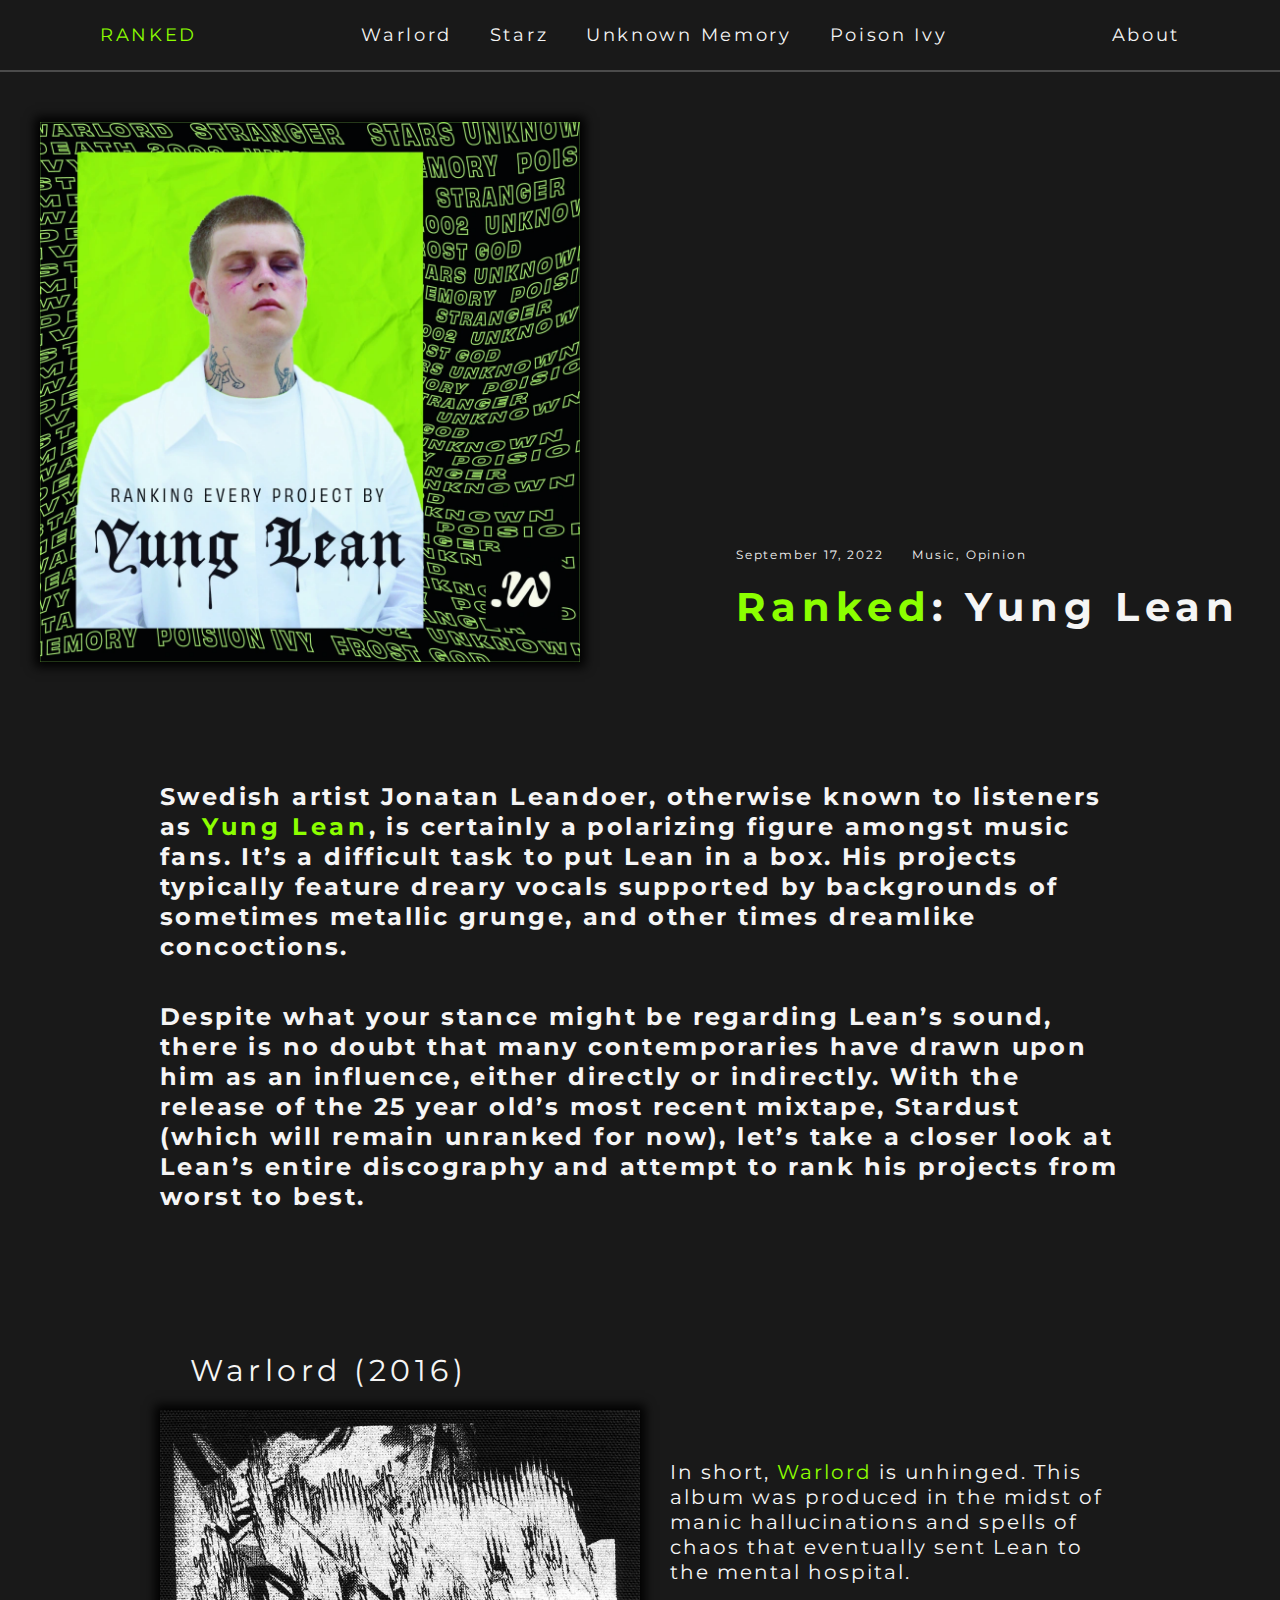
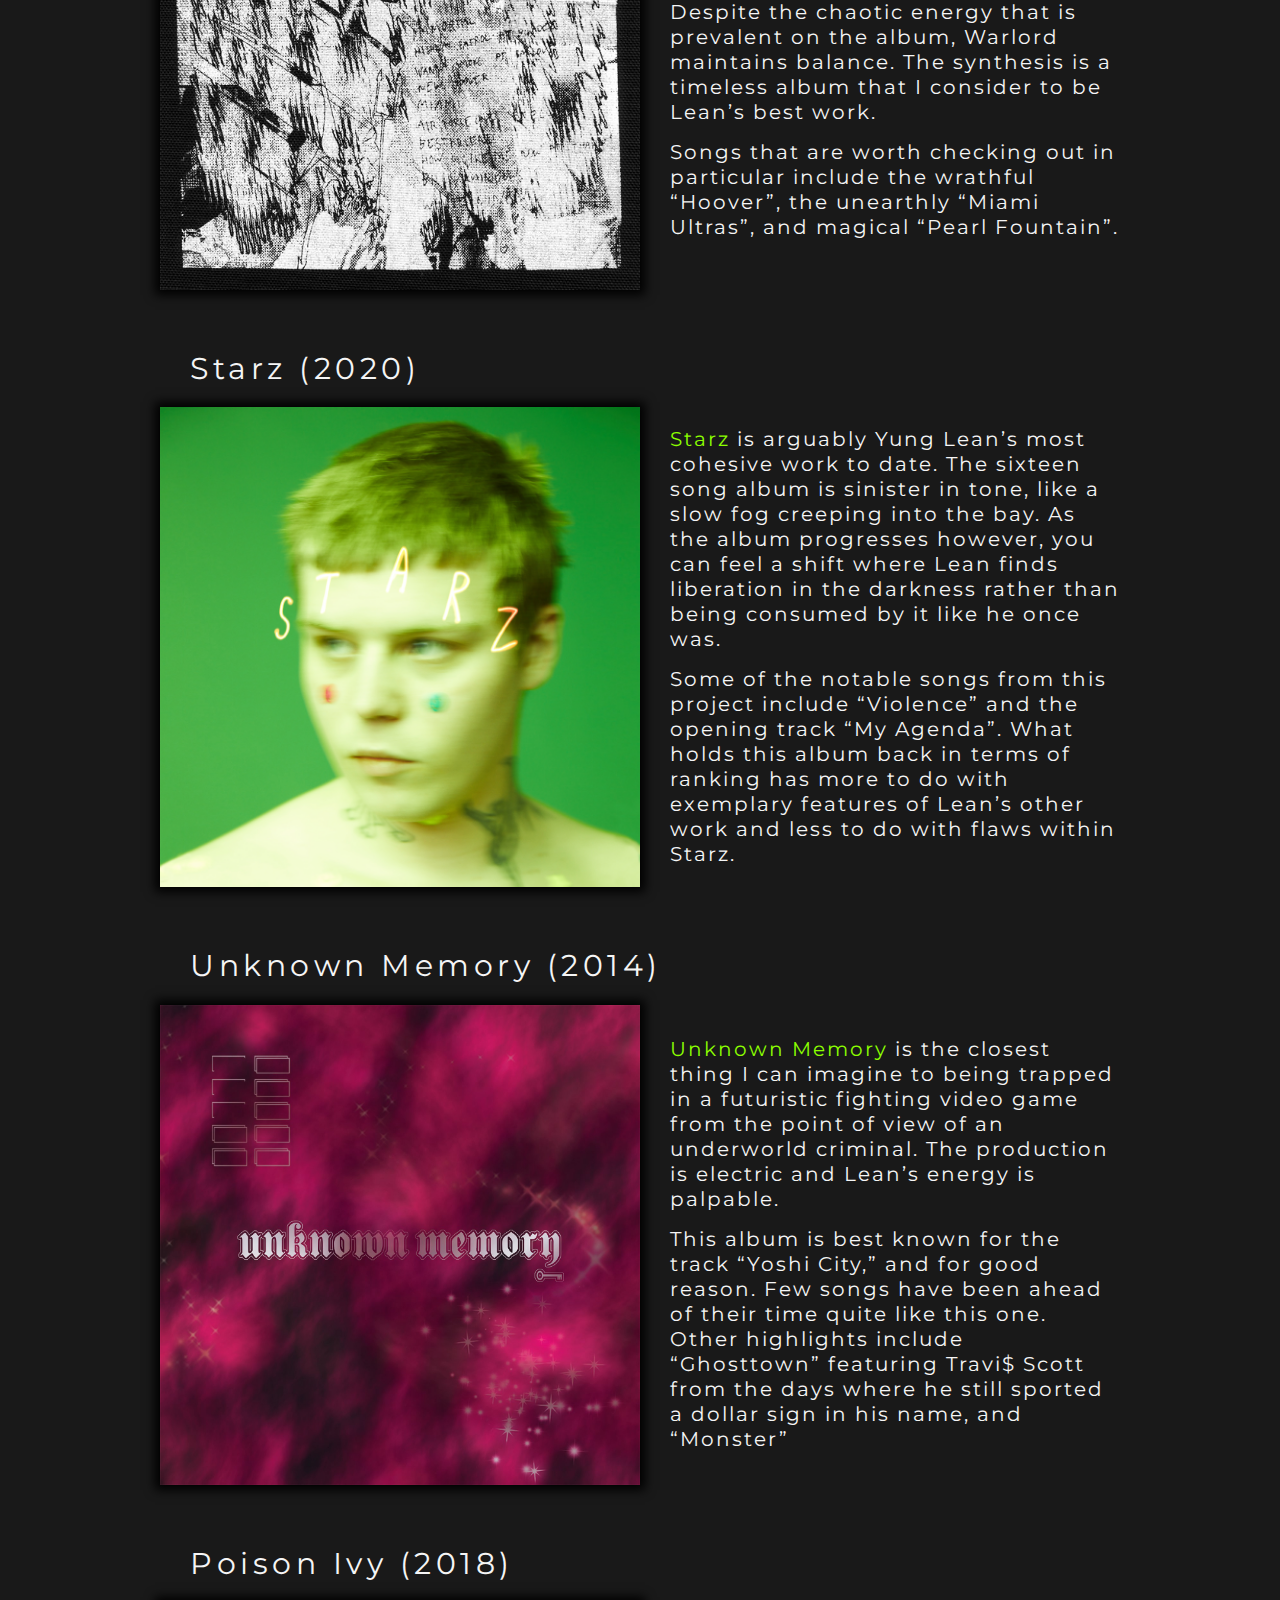
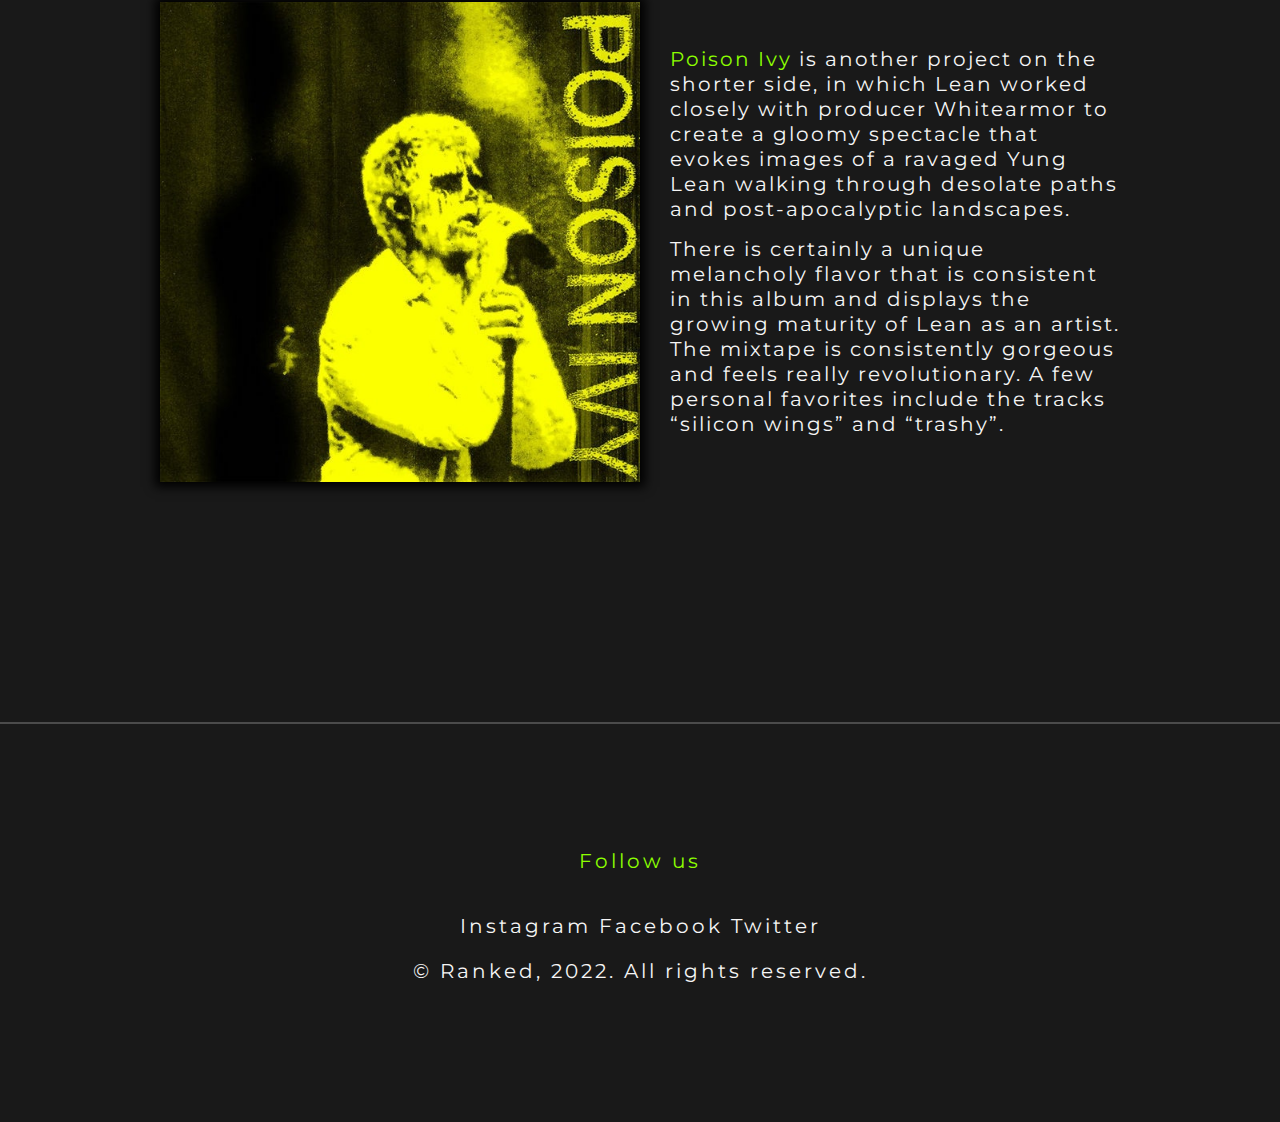
==== index.html @ 20b4a588 "responsive layout" ====
<!DOCTYPE html>
<html lang="ru">

<head>
    <meta charset="UTF-8">
    <meta http-equiv="X-UA-Compatible" content="IE=edge">
    <meta name="viewport" content="width=device-width, initial-scale=1.0">
    <link rel="stylesheet" href="style.css">
    <title>Ranked</title>
</head>

<body>
    <header>
        <div class="header-container">
            <p class="header-title"><span class="colored">RANKED</span></p>
            <nav class="header-menu">
                <a href="#warlord">Warlord</a></li>
                <a href="#starz">Starz</a></li>
                <a href="#unknownmemory">Unknown Memory</a></li>
                <a href="#poisonivy">Poison Ivy</a></li>
            </nav>
            <a href="#contacts" class="header-contacts">About</a></li>
        </div>
    </header>
    <main class="container">
        <div class="intro">
            <img src="assets/main.png">
            <div class="intro-info">
                <pre>September 17, 2022      Music, Opinion</pre>
                <h1><span class="colored">Ranked</span>: Yung Lean</h1>
            </div>
        </div>
        <div class="description">
            <h2>
                Swedish artist Jonatan Leandoer, otherwise known to
                listeners as <span class="colored">Yung Lean</span>, is certainly a polarizing
                figure amongst music fans. It’s a difficult task to
                put Lean in a box. His projects typically feature
                dreary vocals supported by backgrounds of sometimes
                metallic grunge, and other times dreamlike concoctions.
            </h2>
            <h2>
                Despite what your stance might be regarding Lean’s
                sound, there is no doubt that many contemporaries
                have drawn upon him as an influence, either directly
                or indirectly. With the release of the 25 year old’s
                most recent mixtape, Stardust (which will remain
                unranked for now), let’s take a closer look at Lean’s
                entire discography and attempt to rank his projects
                from worst to best.
            </h2>
        </div>

        <div class="albums">
            <div class="album">
                <a class="album-title" name="warlord">Warlord (2016)</a>
                <div class="album-container">
                    <img src="assets/warlord_album.png">
                    <div>
                        <p>
                            In short, <span class="colored">Warlord</span> is unhinged. This album was
                            produced in the midst of manic hallucinations
                            and spells of chaos that eventually sent Lean to
                            the mental hospital.
                        </p>
                        <p>
                            Despite the chaotic energy that is prevalent on
                            the album, Warlord maintains balance. The synthesis
                            is a timeless album that I consider to be Lean’s
                            best work.
                        </p>
                        <p>
                            Songs that are worth checking out in
                            particular include the wrathful “Hoover”, the
                            unearthly “Miami Ultras”, and magical “Pearl Fountain”.
                        </p>
                    </div>
                </div>
            </div>
            <div class="album">
                <a class="album-title" name="starz">Starz (2020)</a>
                <div class="album-container">
                    <img src="assets/starz_album.png">
                    <div>
                        <p>
                            <span class="colored">Starz</span> is arguably Yung Lean’s most cohesive work
                            to date. The sixteen song album is sinister in tone,
                            like a slow fog creeping into the bay. As the album
                            progresses however, you can feel a shift where Lean
                            finds liberation in the darkness rather than being
                            consumed by it like he once was.
                        </p>
                        <p>
                            Some of the notable songs from
                            this project include “Violence” and the opening
                            track “My Agenda”. What holds this album back in
                            terms of ranking has more to do with exemplary
                            features of Lean’s other work and less to do with
                            flaws within Starz.
                        </p>
                    </div>
                </div>
            </div>

            <div class="album">
                <a class="album-title" name="unknownmemory">Unknown Memory (2014)</a>
                <div class="album-container">
                    <img src="assets/memory_album.png">
                    <div>
                        <p>
                            <span class="colored">Unknown Memory</span> is the closest thing I can imagine
                            to being trapped in a futuristic fighting video
                            game from the point of view of an underworld criminal.
                            The production is electric and Lean’s energy is palpable.
                        </p>
                        <p>
                            This album is best known for the track “Yoshi City,”
                            and for good reason. Few songs have been ahead of their
                            time quite like this one. Other highlights include “Ghosttown”
                            featuring Travi$ Scott from the days where he still sported a
                            dollar sign in his name, and “Monster”
                        </p>
                    </div>
                </div>
            </div>

            <div class="album">
                <a class="album-title" name="poisonivy">Poison Ivy (2018)</a>
                <div class="album-container">
                    <img src="assets/ivy_album.png">
                    <div>
                        <p>
                            <span class="colored">Poison Ivy</span> is another project on the shorter side,
                            in which Lean worked closely with producer Whitearmor
                            to create a gloomy spectacle that evokes images of a
                            ravaged Yung Lean walking through desolate paths and
                            post-apocalyptic landscapes.
                        </p>
                        <p>
                            There is certainly a
                            unique melancholy flavor that is consistent in this
                            album and displays the growing maturity of Lean as an
                            artist. The mixtape is consistently gorgeous and feels really revolutionary.
                            A few personal favorites include the tracks “silicon wings” and “trashy”.
                        </p>
                    </div>
                </div>
            </div>
        </div>
    </main>
    <footer class="page-footer">
        <div class="info">
            <a name="contacts"><span class="colored">Follow us</span></a>
            <p>Instagram Facebook Twitter</p>
            <p class="copyright">© Ranked, 2022. All rights reserved.</p>
        </div>
    </footer>
</body>

</html>
---- style.css ----
@import url('https://fonts.googleapis.com/css2?family=Lato&family=Montserrat:wght@500&display=swap');

:root {
	--text-white: rgb(245, 245, 245);
}

* {
	padding: 0;
	margin: 0;
	box-sizing: border-box;
	font-family: 'Montserrat', sans-serif;
	letter-spacing: 0.15em;
	line-height: 1.25em;
}

html,
body {
	width: 100%;
	height: 100%;
	margin: 0;
	padding: 0;
	scroll-behavior: smooth;
}

html {
	-webkit-text-size-adjust: 100%;
	text-size-adjust: 100%;
}

body {
	background-color: rgb(25, 25, 25);
}

.container {
	margin: 0 auto;
	max-width: 1200px;
}

@media (max-width: 1200px) {
	.container {
		width: 95%;
	}

	.intro {
		width: 95%;
		margin: 0 auto;
	}

	.header-menu {
		display: none;
	}
}
@media (max-width: 992px) {
	.intro {
		width: 95%;
		margin: 0 auto;
	}

	.description h2 {
		font-size: 20px;
	}

	.album {
		max-width: 800px;
		padding: 0 20px;
	}

	.album-container {
		flex-direction: column;
	}

	.album-container img {
		margin-bottom: 20px;
	}

	.album-container div {
		max-width: none !important;
	}

	.page-footer {
		margin-top: 100px !important;
	}
}
@media (max-width: 767px) {
	.container {
		max-width: 100%;
	}

	.album-title {
		font-size: 26px !important;
	}
}

img {
	box-shadow: 0 0 10px 5px black;
}

header {
	border-bottom: 2px solid rgb(75, 75, 75);
	margin: auto;
	width: 100%;
}

.header-container {
	display: flex;
	justify-content: space-between;
	align-items: center;
	font-size: 24px;
	max-width: 1200px;
	padding: 0 60px;
	margin: 0 auto;
	height: 70px;
	font-size: 18px;
}

.header-menu a {
	text-decoration: none;
	color: var(--text-white);
	padding: 0 15px;
}

.header-contacts {
	text-decoration: none;
	color: var(--text-white);
}

.intro {
	column-gap: 60px;
	margin: 50px auto;
	display: flex;
	justify-content: space-between;
}

.intro img {
	width: 45%;
}

.intro-info {
	color: var(--text-white);
	align-self: flex-end;
	margin-bottom: 30px;
}

.intro-info pre {
	font-size: 12px;
}

.intro h1 {
	margin-top: 20px;
	font-size: 40px;
}

.description {
	max-width: 80%;
	color: var(--text-white);
	margin: 120px auto;
}

.description h2 {
	margin-top: 40px;
	letter-spacing: 0.1em;
}

.colored {
	color: rgb(140, 255, 0);
}

main {
	width: 95%;
	margin: 0 auto;
}

.albums {
	color: var(--text-white);
	max-width: 1000px;
	margin: 0 auto;
	display: flex;
	flex-direction: column;
	flex-wrap: wrap;
}

.album {
	margin: 20px auto;
}

.album-title {
	margin-left: 30px;
	font-size: 30px;
}

.album-container {
	display: flex;
	column-gap: 30px;
	margin: 20px auto;
	justify-content: space-between;
}

.album-container img {
	display: block;
	max-width: 480px;
	max-height: 480px;
	width: auto;
	height: auto;
}

.album-container div {
	align-self: center;
	max-width: 450px;
}

.album-container p {
	font-size: 20px;
	margin: 15px auto;
	letter-spacing: 0.1em;
}

.album-container div p span {
	letter-spacing: 0.1em;
}

.page-footer {
	border-top: 2px solid rgb(75, 75, 75);
	width: 100%;
	height: 400px;
	margin-top: 200px;
}

.info {
	display: flex;
	flex-direction: column;
	margin: 125px auto;
	max-width: 500px;
	row-gap: 20px;
	color: var(--text-white);
	align-items: center;
	font-size: 20px;
}

.info a {
	margin-bottom: 20px;
}
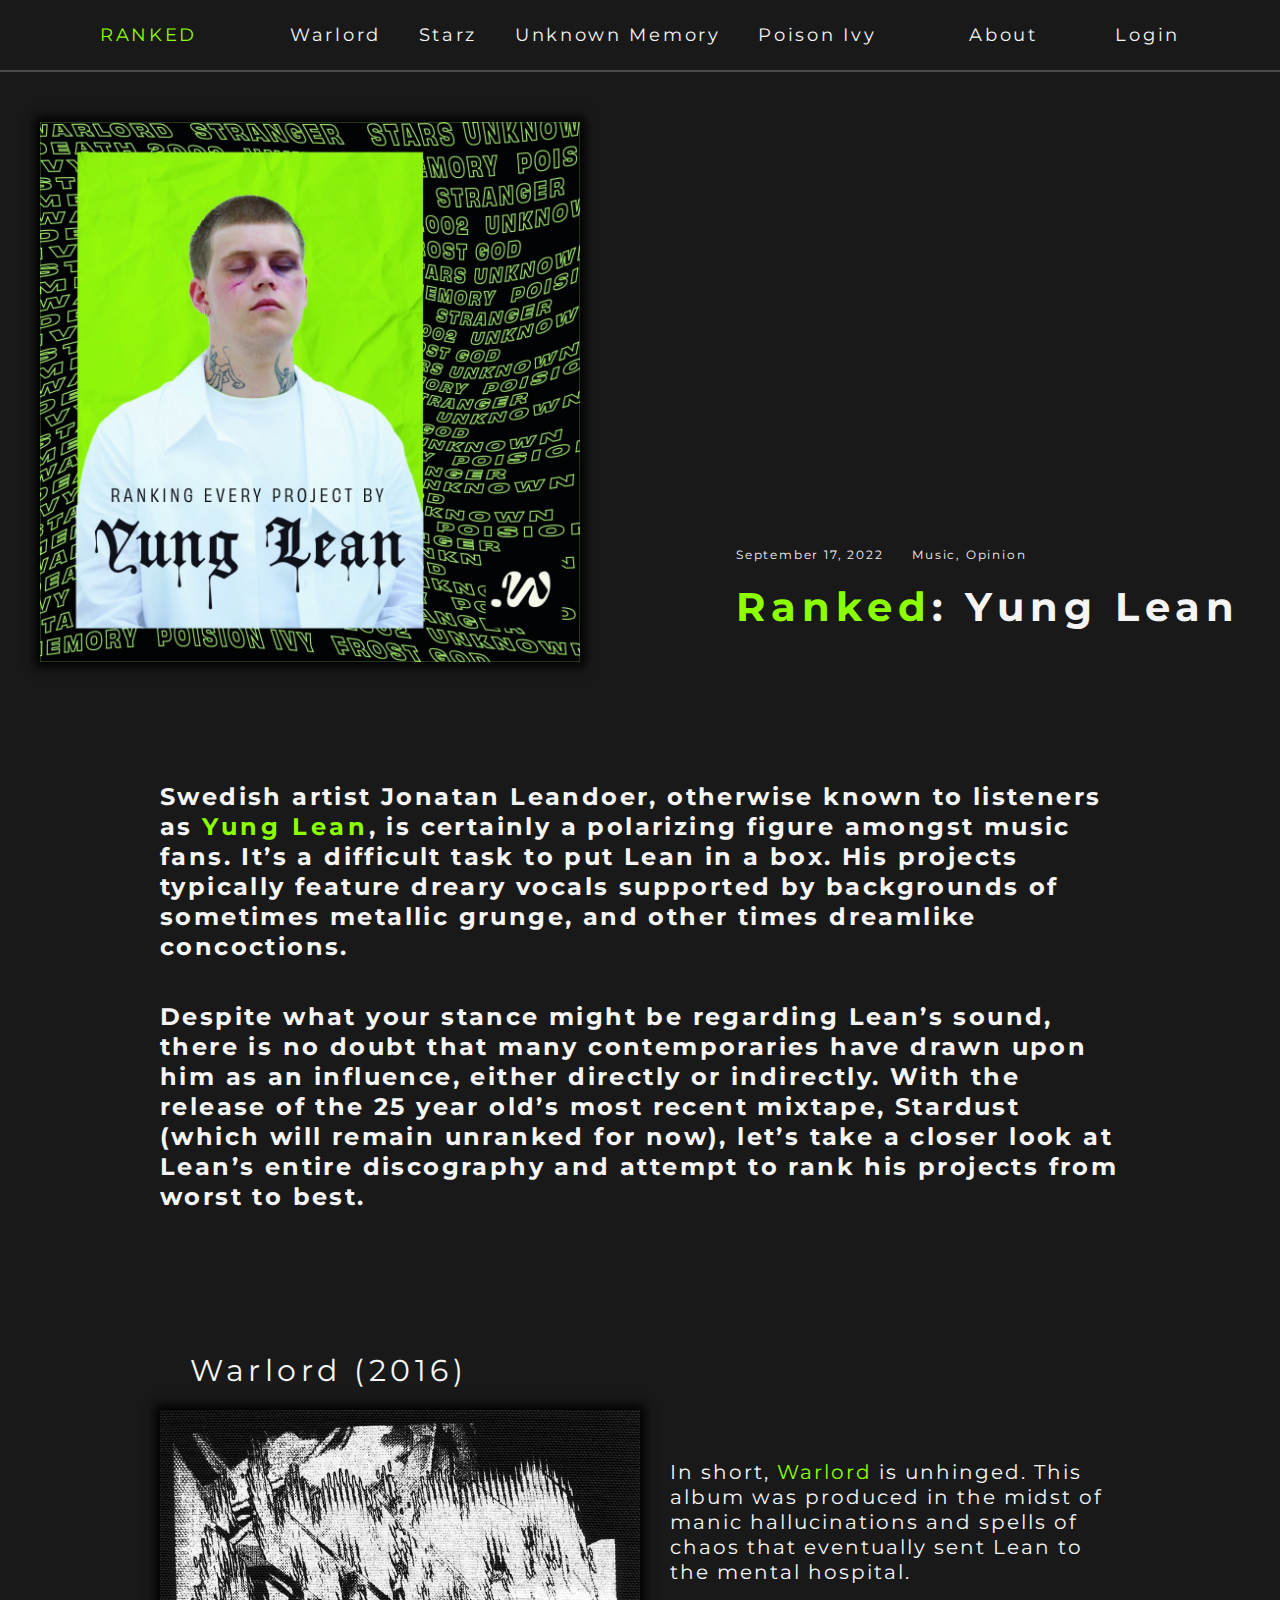
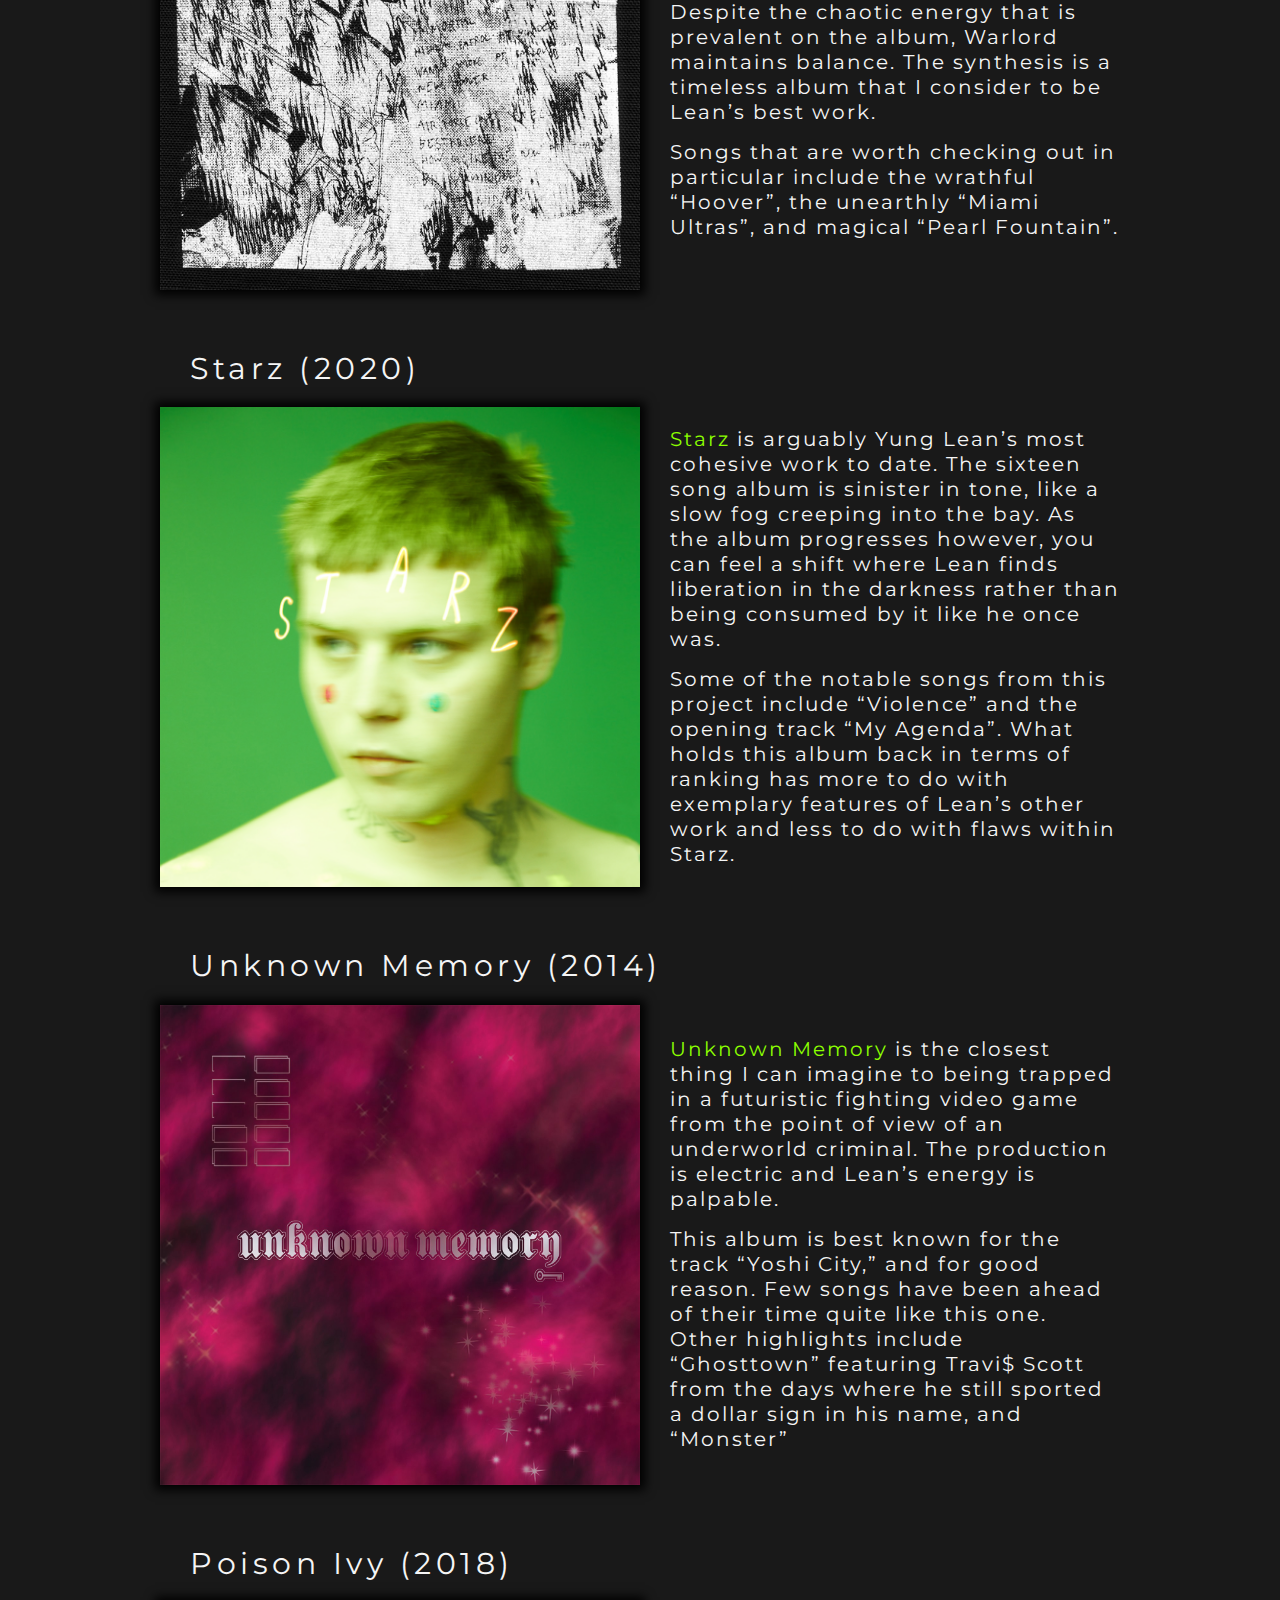
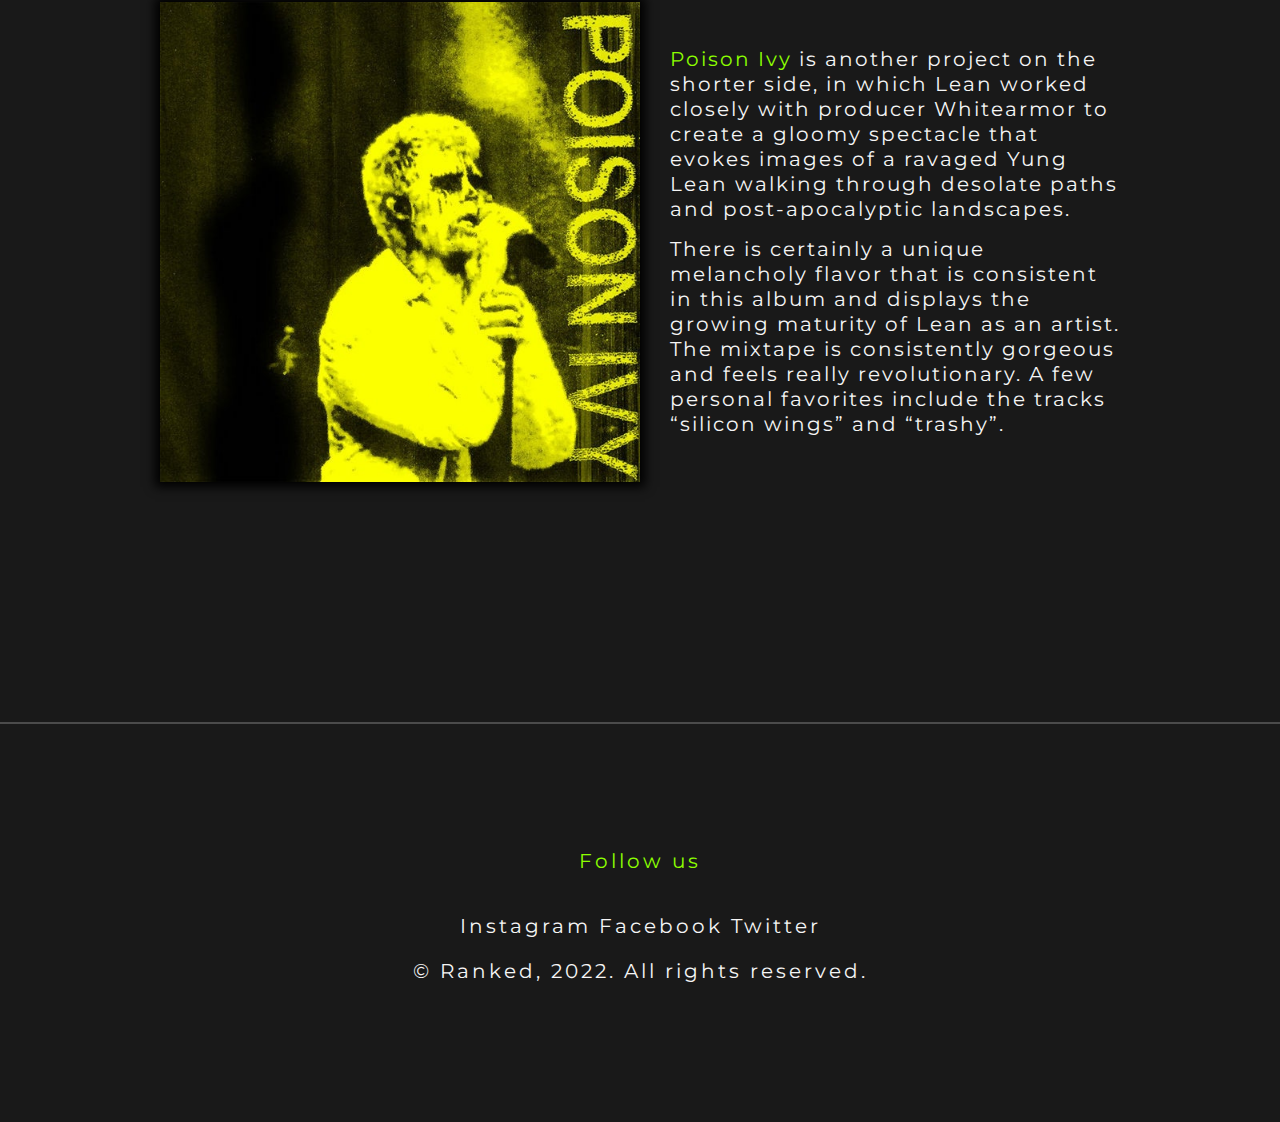
==== commit 26d23a52: "lab3 + lab4" ====
--- a/index.html
+++ b/index.html
@@ -2,159 +2,160 @@
 <html lang="ru">
 
 <head>
-    <meta charset="UTF-8">
-    <meta http-equiv="X-UA-Compatible" content="IE=edge">
-    <meta name="viewport" content="width=device-width, initial-scale=1.0">
-    <link rel="stylesheet" href="style.css">
-    <title>Ranked</title>
+  <meta charset="UTF-8">
+  <meta http-equiv="X-UA-Compatible" content="IE=edge">
+  <meta name="viewport" content="width=device-width, initial-scale=1.0">
+  <link rel="stylesheet" href="style.css">
+  <title>Ranked</title>
 </head>
 
 <body>
-    <header>
-        <div class="header-container">
-            <p class="header-title"><span class="colored">RANKED</span></p>
-            <nav class="header-menu">
-                <a href="#warlord">Warlord</a></li>
-                <a href="#starz">Starz</a></li>
-                <a href="#unknownmemory">Unknown Memory</a></li>
-                <a href="#poisonivy">Poison Ivy</a></li>
-            </nav>
-            <a href="#contacts" class="header-contacts">About</a></li>
+  <header>
+    <div class="header-container">
+      <p class="header-title"><span class="colored">RANKED</span></p>
+      <nav class="header-menu">
+        <a href="#warlord">Warlord</a></li>
+        <a href="#starz">Starz</a></li>
+        <a href="#unknownmemory">Unknown Memory</a></li>
+        <a href="#poisonivy">Poison Ivy</a></li>
+      </nav>
+      <a href="#contacts" class="header-contacts">About</a></li>
+      <a href="/form.html" class="header-contacts">Login</a></li>
+    </div>
+  </header>
+  <main class="container">
+    <div class="intro">
+      <img src="assets/main.png">
+      <div class="intro-info">
+        <pre>September 17, 2022      Music, Opinion</pre>
+        <h1><span class="colored">Ranked</span>: Yung Lean</h1>
+      </div>
+    </div>
+    <div class="description">
+      <h2>
+        Swedish artist Jonatan Leandoer, otherwise known to
+        listeners as <span class="colored">Yung Lean</span>, is certainly a polarizing
+        figure amongst music fans. It’s a difficult task to
+        put Lean in a box. His projects typically feature
+        dreary vocals supported by backgrounds of sometimes
+        metallic grunge, and other times dreamlike concoctions.
+      </h2>
+      <h2>
+        Despite what your stance might be regarding Lean’s
+        sound, there is no doubt that many contemporaries
+        have drawn upon him as an influence, either directly
+        or indirectly. With the release of the 25 year old’s
+        most recent mixtape, Stardust (which will remain
+        unranked for now), let’s take a closer look at Lean’s
+        entire discography and attempt to rank his projects
+        from worst to best.
+      </h2>
+    </div>
+
+    <div class="albums">
+      <div class="album">
+        <a class="album-title" name="warlord">Warlord (2016)</a>
+        <div class="album-container">
+          <img src="assets/warlord_album.png">
+          <div>
+            <p>
+              In short, <span class="colored">Warlord</span> is unhinged. This album was
+              produced in the midst of manic hallucinations
+              and spells of chaos that eventually sent Lean to
+              the mental hospital.
+            </p>
+            <p>
+              Despite the chaotic energy that is prevalent on
+              the album, Warlord maintains balance. The synthesis
+              is a timeless album that I consider to be Lean’s
+              best work.
+            </p>
+            <p>
+              Songs that are worth checking out in
+              particular include the wrathful “Hoover”, the
+              unearthly “Miami Ultras”, and magical “Pearl Fountain”.
+            </p>
+          </div>
         </div>
-    </header>
-    <main class="container">
-        <div class="intro">
-            <img src="assets/main.png">
-            <div class="intro-info">
-                <pre>September 17, 2022      Music, Opinion</pre>
-                <h1><span class="colored">Ranked</span>: Yung Lean</h1>
-            </div>
+      </div>
+      <div class="album">
+        <a class="album-title" name="starz">Starz (2020)</a>
+        <div class="album-container">
+          <img src="assets/starz_album.png">
+          <div>
+            <p>
+              <span class="colored">Starz</span> is arguably Yung Lean’s most cohesive work
+              to date. The sixteen song album is sinister in tone,
+              like a slow fog creeping into the bay. As the album
+              progresses however, you can feel a shift where Lean
+              finds liberation in the darkness rather than being
+              consumed by it like he once was.
+            </p>
+            <p>
+              Some of the notable songs from
+              this project include “Violence” and the opening
+              track “My Agenda”. What holds this album back in
+              terms of ranking has more to do with exemplary
+              features of Lean’s other work and less to do with
+              flaws within Starz.
+            </p>
+          </div>
         </div>
-        <div class="description">
-            <h2>
-                Swedish artist Jonatan Leandoer, otherwise known to
-                listeners as <span class="colored">Yung Lean</span>, is certainly a polarizing
-                figure amongst music fans. It’s a difficult task to
-                put Lean in a box. His projects typically feature
-                dreary vocals supported by backgrounds of sometimes
-                metallic grunge, and other times dreamlike concoctions.
-            </h2>
-            <h2>
-                Despite what your stance might be regarding Lean’s
-                sound, there is no doubt that many contemporaries
-                have drawn upon him as an influence, either directly
-                or indirectly. With the release of the 25 year old’s
-                most recent mixtape, Stardust (which will remain
-                unranked for now), let’s take a closer look at Lean’s
-                entire discography and attempt to rank his projects
-                from worst to best.
-            </h2>
+      </div>
+
+      <div class="album">
+        <a class="album-title" name="unknownmemory">Unknown Memory (2014)</a>
+        <div class="album-container">
+          <img src="assets/memory_album.png">
+          <div>
+            <p>
+              <span class="colored">Unknown Memory</span> is the closest thing I can imagine
+              to being trapped in a futuristic fighting video
+              game from the point of view of an underworld criminal.
+              The production is electric and Lean’s energy is palpable.
+            </p>
+            <p>
+              This album is best known for the track “Yoshi City,”
+              and for good reason. Few songs have been ahead of their
+              time quite like this one. Other highlights include “Ghosttown”
+              featuring Travi$ Scott from the days where he still sported a
+              dollar sign in his name, and “Monster”
+            </p>
+          </div>
         </div>
+      </div>
 
-        <div class="albums">
-            <div class="album">
-                <a class="album-title" name="warlord">Warlord (2016)</a>
-                <div class="album-container">
-                    <img src="assets/warlord_album.png">
-                    <div>
-                        <p>
-                            In short, <span class="colored">Warlord</span> is unhinged. This album was
-                            produced in the midst of manic hallucinations
-                            and spells of chaos that eventually sent Lean to
-                            the mental hospital.
-                        </p>
-                        <p>
-                            Despite the chaotic energy that is prevalent on
-                            the album, Warlord maintains balance. The synthesis
-                            is a timeless album that I consider to be Lean’s
-                            best work.
-                        </p>
-                        <p>
-                            Songs that are worth checking out in
-                            particular include the wrathful “Hoover”, the
-                            unearthly “Miami Ultras”, and magical “Pearl Fountain”.
-                        </p>
-                    </div>
-                </div>
-            </div>
-            <div class="album">
-                <a class="album-title" name="starz">Starz (2020)</a>
-                <div class="album-container">
-                    <img src="assets/starz_album.png">
-                    <div>
-                        <p>
-                            <span class="colored">Starz</span> is arguably Yung Lean’s most cohesive work
-                            to date. The sixteen song album is sinister in tone,
-                            like a slow fog creeping into the bay. As the album
-                            progresses however, you can feel a shift where Lean
-                            finds liberation in the darkness rather than being
-                            consumed by it like he once was.
-                        </p>
-                        <p>
-                            Some of the notable songs from
-                            this project include “Violence” and the opening
-                            track “My Agenda”. What holds this album back in
-                            terms of ranking has more to do with exemplary
-                            features of Lean’s other work and less to do with
-                            flaws within Starz.
-                        </p>
-                    </div>
-                </div>
-            </div>
-
-            <div class="album">
-                <a class="album-title" name="unknownmemory">Unknown Memory (2014)</a>
-                <div class="album-container">
-                    <img src="assets/memory_album.png">
-                    <div>
-                        <p>
-                            <span class="colored">Unknown Memory</span> is the closest thing I can imagine
-                            to being trapped in a futuristic fighting video
-                            game from the point of view of an underworld criminal.
-                            The production is electric and Lean’s energy is palpable.
-                        </p>
-                        <p>
-                            This album is best known for the track “Yoshi City,”
-                            and for good reason. Few songs have been ahead of their
-                            time quite like this one. Other highlights include “Ghosttown”
-                            featuring Travi$ Scott from the days where he still sported a
-                            dollar sign in his name, and “Monster”
-                        </p>
-                    </div>
-                </div>
-            </div>
-
-            <div class="album">
-                <a class="album-title" name="poisonivy">Poison Ivy (2018)</a>
-                <div class="album-container">
-                    <img src="assets/ivy_album.png">
-                    <div>
-                        <p>
-                            <span class="colored">Poison Ivy</span> is another project on the shorter side,
-                            in which Lean worked closely with producer Whitearmor
-                            to create a gloomy spectacle that evokes images of a
-                            ravaged Yung Lean walking through desolate paths and
-                            post-apocalyptic landscapes.
-                        </p>
-                        <p>
-                            There is certainly a
-                            unique melancholy flavor that is consistent in this
-                            album and displays the growing maturity of Lean as an
-                            artist. The mixtape is consistently gorgeous and feels really revolutionary.
-                            A few personal favorites include the tracks “silicon wings” and “trashy”.
-                        </p>
-                    </div>
-                </div>
-            </div>
+      <div class="album">
+        <a class="album-title" name="poisonivy">Poison Ivy (2018)</a>
+        <div class="album-container">
+          <img src="assets/ivy_album.png">
+          <div>
+            <p>
+              <span class="colored">Poison Ivy</span> is another project on the shorter side,
+              in which Lean worked closely with producer Whitearmor
+              to create a gloomy spectacle that evokes images of a
+              ravaged Yung Lean walking through desolate paths and
+              post-apocalyptic landscapes.
+            </p>
+            <p>
+              There is certainly a
+              unique melancholy flavor that is consistent in this
+              album and displays the growing maturity of Lean as an
+              artist. The mixtape is consistently gorgeous and feels really revolutionary.
+              A few personal favorites include the tracks “silicon wings” and “trashy”.
+            </p>
+          </div>
         </div>
-    </main>
-    <footer class="page-footer">
-        <div class="info">
-            <a name="contacts"><span class="colored">Follow us</span></a>
-            <p>Instagram Facebook Twitter</p>
-            <p class="copyright">© Ranked, 2022. All rights reserved.</p>
-        </div>
-    </footer>
+      </div>
+    </div>
+  </main>
+  <footer class="page-footer">
+    <div class="info">
+      <a name="contacts"><span class="colored">Follow us</span></a>
+      <p>Instagram Facebook Twitter</p>
+      <p class="copyright">© Ranked, 2022. All rights reserved.</p>
+    </div>
+  </footer>
 </body>
 
 </html>--- a/style.css
+++ b/style.css
@@ -1,241 +1,310 @@
 @import url('https://fonts.googleapis.com/css2?family=Lato&family=Montserrat:wght@500&display=swap');
 
 :root {
-	--text-white: rgb(245, 245, 245);
+  --text-white: rgb(245, 245, 245);
 }
 
 * {
-	padding: 0;
-	margin: 0;
-	box-sizing: border-box;
-	font-family: 'Montserrat', sans-serif;
-	letter-spacing: 0.15em;
-	line-height: 1.25em;
+  padding: 0;
+  margin: 0;
+  box-sizing: border-box;
+  font-family: 'Montserrat', sans-serif;
+  letter-spacing: 0.15em;
+  line-height: 1.25em;
 }
 
 html,
 body {
-	width: 100%;
-	height: 100%;
-	margin: 0;
-	padding: 0;
-	scroll-behavior: smooth;
+  width: 100%;
+  height: 100%;
+  margin: 0;
+  padding: 0;
+  scroll-behavior: smooth;
 }
 
 html {
-	-webkit-text-size-adjust: 100%;
-	text-size-adjust: 100%;
+  -webkit-text-size-adjust: 100%;
+  text-size-adjust: 100%;
 }
 
 body {
-	background-color: rgb(25, 25, 25);
+  background-color: rgb(25, 25, 25);
 }
 
 .container {
-	margin: 0 auto;
-	max-width: 1200px;
+  margin: 0 auto;
+  max-width: 1200px;
 }
 
 @media (max-width: 1200px) {
-	.container {
-		width: 95%;
-	}
-
-	.intro {
-		width: 95%;
-		margin: 0 auto;
-	}
-
-	.header-menu {
-		display: none;
-	}
+  .container {
+    width: 95%;
+  }
+
+  .intro {
+    width: 95%;
+    margin: 0 auto;
+  }
+
+  .header-menu {
+    display: none;
+  }
 }
 @media (max-width: 992px) {
-	.intro {
-		width: 95%;
-		margin: 0 auto;
-	}
-
-	.description h2 {
-		font-size: 20px;
-	}
-
-	.album {
-		max-width: 800px;
-		padding: 0 20px;
-	}
-
-	.album-container {
-		flex-direction: column;
-	}
-
-	.album-container img {
-		margin-bottom: 20px;
-	}
-
-	.album-container div {
-		max-width: none !important;
-	}
-
-	.page-footer {
-		margin-top: 100px !important;
-	}
+  .intro {
+    width: 95%;
+    margin: 0 auto;
+  }
+
+  .description h2 {
+    font-size: 20px;
+  }
+
+  .album {
+    max-width: 800px;
+    padding: 0 20px;
+  }
+
+  .album-container {
+    flex-direction: column;
+  }
+
+  .album-container img {
+    margin-bottom: 20px;
+  }
+
+  .album-container div {
+    max-width: none !important;
+  }
+
+  .page-footer {
+    margin-top: 100px !important;
+  }
 }
 @media (max-width: 767px) {
-	.container {
-		max-width: 100%;
-	}
-
-	.album-title {
-		font-size: 26px !important;
-	}
+  .container {
+    max-width: 100%;
+  }
+
+  .intro {
+    flex-direction: column;
+  }
+
+  .intro-info {
+    align-self: flex-start !important;
+    font-size: 20px;
+  }
+
+  .description {
+    margin-top: 0 !important;
+  }
+
+  .album-title {
+    font-size: 26px !important;
+  }
 }
 
 img {
-	box-shadow: 0 0 10px 5px black;
+  box-shadow: 0 0 10px 5px black;
 }
 
 header {
-	border-bottom: 2px solid rgb(75, 75, 75);
-	margin: auto;
-	width: 100%;
+  border-bottom: 2px solid rgb(75, 75, 75);
+  margin: auto;
+  width: 100%;
 }
 
 .header-container {
-	display: flex;
-	justify-content: space-between;
-	align-items: center;
-	font-size: 24px;
-	max-width: 1200px;
-	padding: 0 60px;
-	margin: 0 auto;
-	height: 70px;
-	font-size: 18px;
+  display: flex;
+  justify-content: space-between;
+  align-items: center;
+  font-size: 24px;
+  max-width: 1200px;
+  padding: 0 60px;
+  margin: 0 auto;
+  height: 70px;
+  font-size: 18px;
 }
 
 .header-menu a {
-	text-decoration: none;
-	color: var(--text-white);
-	padding: 0 15px;
+  text-decoration: none;
+  color: var(--text-white);
+  padding: 0 15px;
 }
 
 .header-contacts {
-	text-decoration: none;
-	color: var(--text-white);
+  text-decoration: none;
+  color: var(--text-white);
 }
 
 .intro {
-	column-gap: 60px;
-	margin: 50px auto;
-	display: flex;
-	justify-content: space-between;
+  column-gap: 60px;
+  margin: 50px auto;
+  display: flex;
+  justify-content: space-between;
 }
 
 .intro img {
-	width: 45%;
+  width: 45%;
 }
 
 .intro-info {
-	color: var(--text-white);
-	align-self: flex-end;
-	margin-bottom: 30px;
+  display: flex;
+  flex-direction: column;
+  color: var(--text-white);
+  align-self: flex-end;
+  margin-bottom: 30px;
 }
 
 .intro-info pre {
-	font-size: 12px;
+  font-size: 12px;
 }
 
 .intro h1 {
-	margin-top: 20px;
-	font-size: 40px;
+  margin-top: 20px;
+  font-size: 40px;
 }
 
 .description {
-	max-width: 80%;
-	color: var(--text-white);
-	margin: 120px auto;
+  max-width: 80%;
+  color: var(--text-white);
+  margin: 120px auto;
 }
 
 .description h2 {
-	margin-top: 40px;
-	letter-spacing: 0.1em;
+  margin-top: 40px;
+  letter-spacing: 0.1em;
 }
 
 .colored {
-	color: rgb(140, 255, 0);
+  color: rgb(140, 255, 0);
+  text-decoration: none;
+}
+
+.not-colored {
+  color: rgb(245, 245, 245);
+  text-decoration: none;
 }
 
 main {
-	width: 95%;
-	margin: 0 auto;
+  width: 95%;
+  margin: 0 auto;
 }
 
 .albums {
-	color: var(--text-white);
-	max-width: 1000px;
-	margin: 0 auto;
-	display: flex;
-	flex-direction: column;
-	flex-wrap: wrap;
+  color: var(--text-white);
+  max-width: 1000px;
+  margin: 0 auto;
+  display: flex;
+  flex-direction: column;
+  flex-wrap: wrap;
 }
 
 .album {
-	margin: 20px auto;
+  margin: 20px auto;
 }
 
 .album-title {
-	margin-left: 30px;
-	font-size: 30px;
+  margin-left: 30px;
+  font-size: 30px;
 }
 
 .album-container {
-	display: flex;
-	column-gap: 30px;
-	margin: 20px auto;
-	justify-content: space-between;
+  display: flex;
+  column-gap: 30px;
+  margin: 20px auto;
+  justify-content: space-between;
 }
 
 .album-container img {
-	display: block;
-	max-width: 480px;
-	max-height: 480px;
-	width: auto;
-	height: auto;
+  display: block;
+  max-width: 480px;
+  max-height: 480px;
+  width: auto;
+  height: auto;
 }
 
 .album-container div {
-	align-self: center;
-	max-width: 450px;
+  align-self: center;
+  max-width: 450px;
 }
 
 .album-container p {
-	font-size: 20px;
-	margin: 15px auto;
-	letter-spacing: 0.1em;
+  font-size: 20px;
+  margin: 15px auto;
+  letter-spacing: 0.1em;
 }
 
 .album-container div p span {
-	letter-spacing: 0.1em;
+  letter-spacing: 0.1em;
 }
 
 .page-footer {
-	border-top: 2px solid rgb(75, 75, 75);
-	width: 100%;
-	height: 400px;
-	margin-top: 200px;
+  border-top: 2px solid rgb(75, 75, 75);
+  width: 100%;
+  height: 400px;
+  margin-top: 200px;
 }
 
 .info {
-	display: flex;
-	flex-direction: column;
-	margin: 125px auto;
-	max-width: 500px;
-	row-gap: 20px;
-	color: var(--text-white);
-	align-items: center;
-	font-size: 20px;
+  display: flex;
+  flex-direction: column;
+  margin: 125px auto;
+  max-width: 500px;
+  row-gap: 20px;
+  color: var(--text-white);
+  align-items: center;
+  font-size: 20px;
 }
 
 .info a {
-	margin-bottom: 20px;
-}
+  margin-bottom: 20px;
+}
+
+form {
+  color: var(--text-white);
+  max-width: 700px;
+  margin: 100px auto 0;
+  background-color: rgba(0, 0, 0, 0.2);
+  padding: 20px;
+  border-radius: 12px;
+}
+
+form div {
+  margin-bottom: 10px;
+}
+
+form div a {
+  margin-top: 50px;
+  text-decoration: none;
+  display: block;
+  text-align: center;
+  color: rgb(158, 158, 158);
+}
+
+.response {
+  margin: 100px auto;
+  padding: 30px;
+  width: 600px;
+  background-color: rgb(30, 30, 30);
+  border-radius: 10px;
+  color: white;
+}
+
+.response p,
+.response textarea {
+  margin-bottom: 20px;
+}
+
+.response textarea {
+  width: 310px;
+  max-width: 310px;
+  height: 100px;
+  max-height: 200px;
+}
+
+.btn {
+  color: black;
+  text-decoration: none;
+  padding: 20px;
+}
